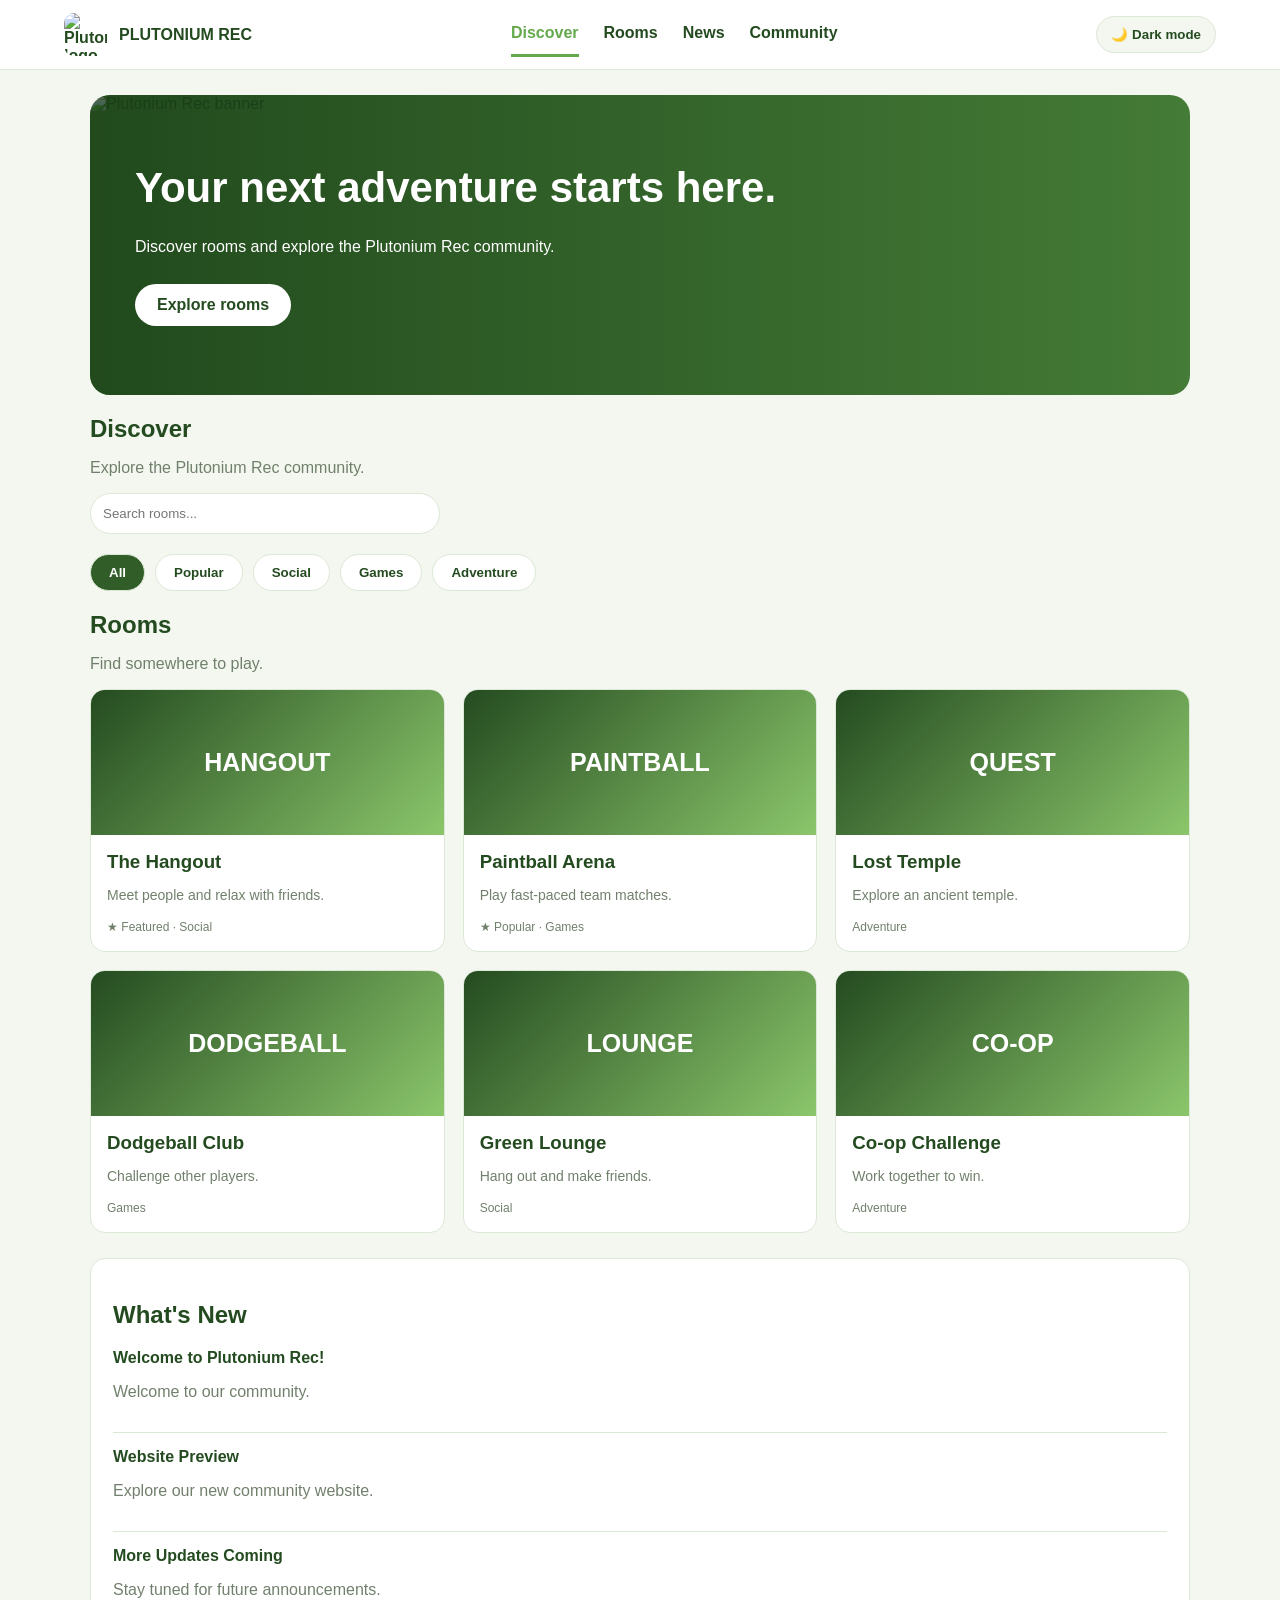
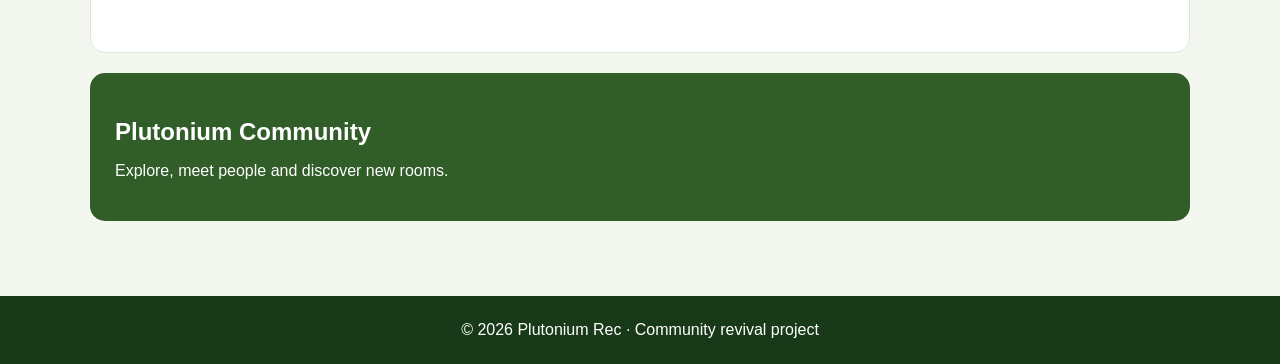
==== index.html @ 434f1266 "Rename plutonium-rec-website.html to index.html" ====
<!DOCTYPE html>
<html lang="en">
<head>
<meta charset="UTF-8">
<meta name="viewport" content="width=device-width, initial-scale=1">
<title>Plutonium Rec</title>

<style>
:root {
  --bg: #f3f7ef;
  --card: #ffffff;
  --text: #244b20;
  --muted: #71806c;
  --green: #65a94d;
  --border: #dce8d6;
}

body.dark {
  --bg: #111a10;
  --card: #1c291a;
  --text: #d9edcf;
  --muted: #a9b9a2;
  --border: #344831;
}

* { box-sizing: border-box; }

body {
  margin: 0;
  background: var(--bg);
  color: var(--text);
  font-family: Arial, sans-serif;
  transition: background .2s, color .2s;
}

header {
  height: 70px;
  background: var(--card);
  display: flex;
  align-items: center;
  justify-content: space-between;
  padding: 0 5%;
  position: sticky;
  top: 0;
  z-index: 10;
  border-bottom: 1px solid var(--border);
}

.brand {
  display: flex;
  align-items: center;
  gap: 12px;
  font-weight: 900;
}

.brand img {
  width: 43px;
  height: 43px;
  border-radius: 10px;
  object-fit: cover;
}

nav {
  display: flex;
  gap: 25px;
}

nav a {
  text-decoration: none;
  color: var(--text);
  font-weight: bold;
  padding: 12px 0;
}

nav a:hover, nav a.active {
  color: var(--green);
  border-bottom: 3px solid var(--green);
}

button {
  cursor: pointer;
  font-weight: bold;
}

.theme {
  border: 1px solid var(--border);
  background: var(--bg);
  color: var(--text);
  border-radius: 20px;
  padding: 10px 14px;
}

.container {
  max-width: 1150px;
  margin: auto;
  padding: 25px;
}

.banner {
  height: 300px;
  border-radius: 20px;
  overflow: hidden;
  position: relative;
  background: #447b36;
}

.banner img {
  width: 100%;
  height: 100%;
  object-fit: cover;
}

.banner-content {
  position: absolute;
  inset: 0;
  background: linear-gradient(90deg, #153814bb, transparent);
  display: flex;
  flex-direction: column;
  justify-content: center;
  padding: 45px;
  color: white;
}

.banner h1 {
  font-size: 42px;
  margin: 0 0 10px;
}

.explore {
  display: inline-block;
  width: fit-content;
  background: white;
  color: #244b20;
  border-radius: 30px;
  padding: 12px 22px;
  text-decoration: none;
  font-weight: bold;
  margin-top: 12px;
}

h2 { margin-bottom: 5px; }

.muted { color: var(--muted); }

.search {
  width: 100%;
  max-width: 350px;
  padding: 12px;
  border-radius: 25px;
  border: 1px solid var(--border);
  background: var(--card);
  color: var(--text);
}

.tabs {
  display: flex;
  gap: 10px;
  flex-wrap: wrap;
  margin: 20px 0;
}

.tab {
  border: 1px solid var(--border);
  background: var(--card);
  color: var(--text);
  border-radius: 25px;
  padding: 10px 18px;
}

.tab.active {
  background: #315d28;
  color: white;
}

.grid {
  display: grid;
  grid-template-columns: repeat(3, 1fr);
  gap: 18px;
}

.room {
  background: var(--card);
  border: 1px solid var(--border);
  border-radius: 15px;
  overflow: hidden;
  transition: transform .2s;
}

.room:hover { transform: translateY(-4px); }

.room-image {
  height: 145px;
  background: linear-gradient(135deg, #244b20, #8bc66b);
  display: grid;
  place-items: center;
  color: white;
  font-size: 25px;
  font-weight: 900;
}

.room-info { padding: 16px; }

.room-info h3 { margin: 0 0 8px; }

.room-info p {
  color: var(--muted);
  font-size: 14px;
}

.meta {
  color: var(--muted);
  font-size: 12px;
}

.panel {
  background: var(--card);
  border: 1px solid var(--border);
  padding: 22px;
  border-radius: 15px;
  margin-top: 25px;
}

.news-item {
  padding: 15px 0;
  border-bottom: 1px solid var(--border);
}

.news-item:last-child { border: 0; }

.community {
  background: #315d28;
  color: white;
  padding: 25px;
  border-radius: 15px;
  margin-top: 20px;
}

footer {
  margin-top: 50px;
  padding: 25px;
  background: #193a18;
  color: white;
  text-align: center;
}

@media(max-width: 750px) {
  .grid { grid-template-columns: repeat(2, 1fr); }
  nav { gap: 12px; }
  .banner h1 { font-size: 30px; }
}

@media(max-width: 550px) {
  header { height: auto; padding: 12px; flex-wrap: wrap; gap: 12px; }
  nav { width: 100%; justify-content: space-around; }
  nav a { font-size: 13px; }
  .grid { grid-template-columns: 1fr; }
  .banner { height: 250px; }
  .banner-content { padding: 20px; }
}
</style>
</head>

<body>

<header>
  <div class="brand">
    <img src="logo.jpg" alt="Plutonium logo">
    PLUTONIUM REC
  </div>

  <nav>
    <a href="#discover" class="active">Discover</a>
    <a href="#rooms">Rooms</a>
    <a href="#news">News</a>
    <a href="#community">Community</a>
  </nav>

  <button class="theme" id="themeBtn">
    🌙 Dark mode
  </button>
</header>

<main class="container">

<section class="banner">
  <img src="banner.jpg" alt="Plutonium Rec banner">
  <div class="banner-content">
    <h1>Your next adventure starts here.</h1>
    <p>Discover rooms and explore the Plutonium Rec community.</p>
    <a href="#rooms" class="explore">Explore rooms</a>
  </div>
</section>

<section id="discover">
  <h2>Discover</h2>
  <p class="muted">Explore the Plutonium Rec community.</p>

  <input
    class="search"
    id="search"
    placeholder="Search rooms..."
  >

  <div class="tabs">
    <button class="tab active" data-filter="all">All</button>
    <button class="tab" data-filter="popular">Popular</button>
    <button class="tab" data-filter="social">Social</button>
    <button class="tab" data-filter="games">Games</button>
    <button class="tab" data-filter="adventure">Adventure</button>
  </div>
</section>

<section id="rooms">
  <h2>Rooms</h2>
  <p class="muted">Find somewhere to play.</p>

  <div class="grid" id="roomGrid">

    <article class="room" data-category="popular social">
      <div class="room-image">HANGOUT</div>
      <div class="room-info">
        <h3>The Hangout</h3>
        <p>Meet people and relax with friends.</p>
        <span class="meta">★ Featured · Social</span>
      </div>
    </article>

    <article class="room" data-category="popular games">
      <div class="room-image">PAINTBALL</div>
      <div class="room-info">
        <h3>Paintball Arena</h3>
        <p>Play fast-paced team matches.</p>
        <span class="meta">★ Popular · Games</span>
      </div>
    </article>

    <article class="room" data-category="adventure">
      <div class="room-image">QUEST</div>
      <div class="room-info">
        <h3>Lost Temple</h3>
        <p>Explore an ancient temple.</p>
        <span class="meta">Adventure</span>
      </div>
    </article>

    <article class="room" data-category="games">
      <div class="room-image">DODGEBALL</div>
      <div class="room-info">
        <h3>Dodgeball Club</h3>
        <p>Challenge other players.</p>
        <span class="meta">Games</span>
      </div>
    </article>

    <article class="room" data-category="social">
      <div class="room-image">LOUNGE</div>
      <div class="room-info">
        <h3>Green Lounge</h3>
        <p>Hang out and make friends.</p>
        <span class="meta">Social</span>
      </div>
    </article>

    <article class="room" data-category="adventure games">
      <div class="room-image">CO-OP</div>
      <div class="room-info">
        <h3>Co-op Challenge</h3>
        <p>Work together to win.</p>
        <span class="meta">Adventure</span>
      </div>
    </article>

  </div>

  <p id="empty" style="display:none">No rooms found.</p>
</section>

<section class="panel" id="news">
  <h2>What's New</h2>

  <div class="news-item">
    <strong>Welcome to Plutonium Rec!</strong>
    <p class="muted">Welcome to our community.</p>
  </div>

  <div class="news-item">
    <strong>Website Preview</strong>
    <p class="muted">Explore our new community website.</p>
  </div>

  <div class="news-item">
    <strong>More Updates Coming</strong>
    <p class="muted">Stay tuned for future announcements.</p>
  </div>
</section>

<section class="community" id="community">
  <h2>Plutonium Community</h2>
  <p>Explore, meet people and discover new rooms.</p>
</section>

</main>

<footer>
  © 2026 Plutonium Rec · Community revival project
</footer>

<script>
// DARK MODE
const themeBtn = document.getElementById("themeBtn");

function setTheme(dark) {
  document.body.classList.toggle("dark", dark);
  themeBtn.textContent = dark ? "☀️ Light mode" : "🌙 Dark mode";
  localStorage.setItem("plutonium-theme", dark ? "dark" : "light");
}

setTheme(localStorage.getItem("plutonium-theme") === "dark");

themeBtn.addEventListener("click", () => {
  setTheme(!document.body.classList.contains("dark"));
});

// ROOM SEARCH AND FILTERS
const search = document.getElementById("search");
const rooms = document.querySelectorAll(".room");
const tabs = document.querySelectorAll(".tab");
const empty = document.getElementById("empty");

let currentFilter = "all";

function filterRooms() {
  let count = 0;
  const query = search.value.toLowerCase();

  rooms.forEach(room => {
    const category = room.dataset.category.split(" ");
    const matchesText = room.innerText.toLowerCase().includes(query);
    const matchesCategory =
      currentFilter === "all" ||
      category.includes(currentFilter);

    const show = matchesText && matchesCategory;

    room.style.display = show ? "" : "none";

    if (show) count++;
  });

  empty.style.display = count ? "none" : "block";
}

search.addEventListener("input", filterRooms);

tabs.forEach(tab => {
  tab.addEventListener("click", () => {
    tabs.forEach(t => t.classList.remove("active"));

    tab.classList.add("active");
    currentFilter = tab.dataset.filter;

    filterRooms();
  });
});

// NAVIGATION ACTIVE TAB
document.querySelectorAll("nav a").forEach(link => {
  link.addEventListener("click", () => {
    document.querySelectorAll("nav a").forEach(a =>
      a.classList.remove("active")
    );

    link.classList.add("active");
  });
});
</script>

</body>
</html>
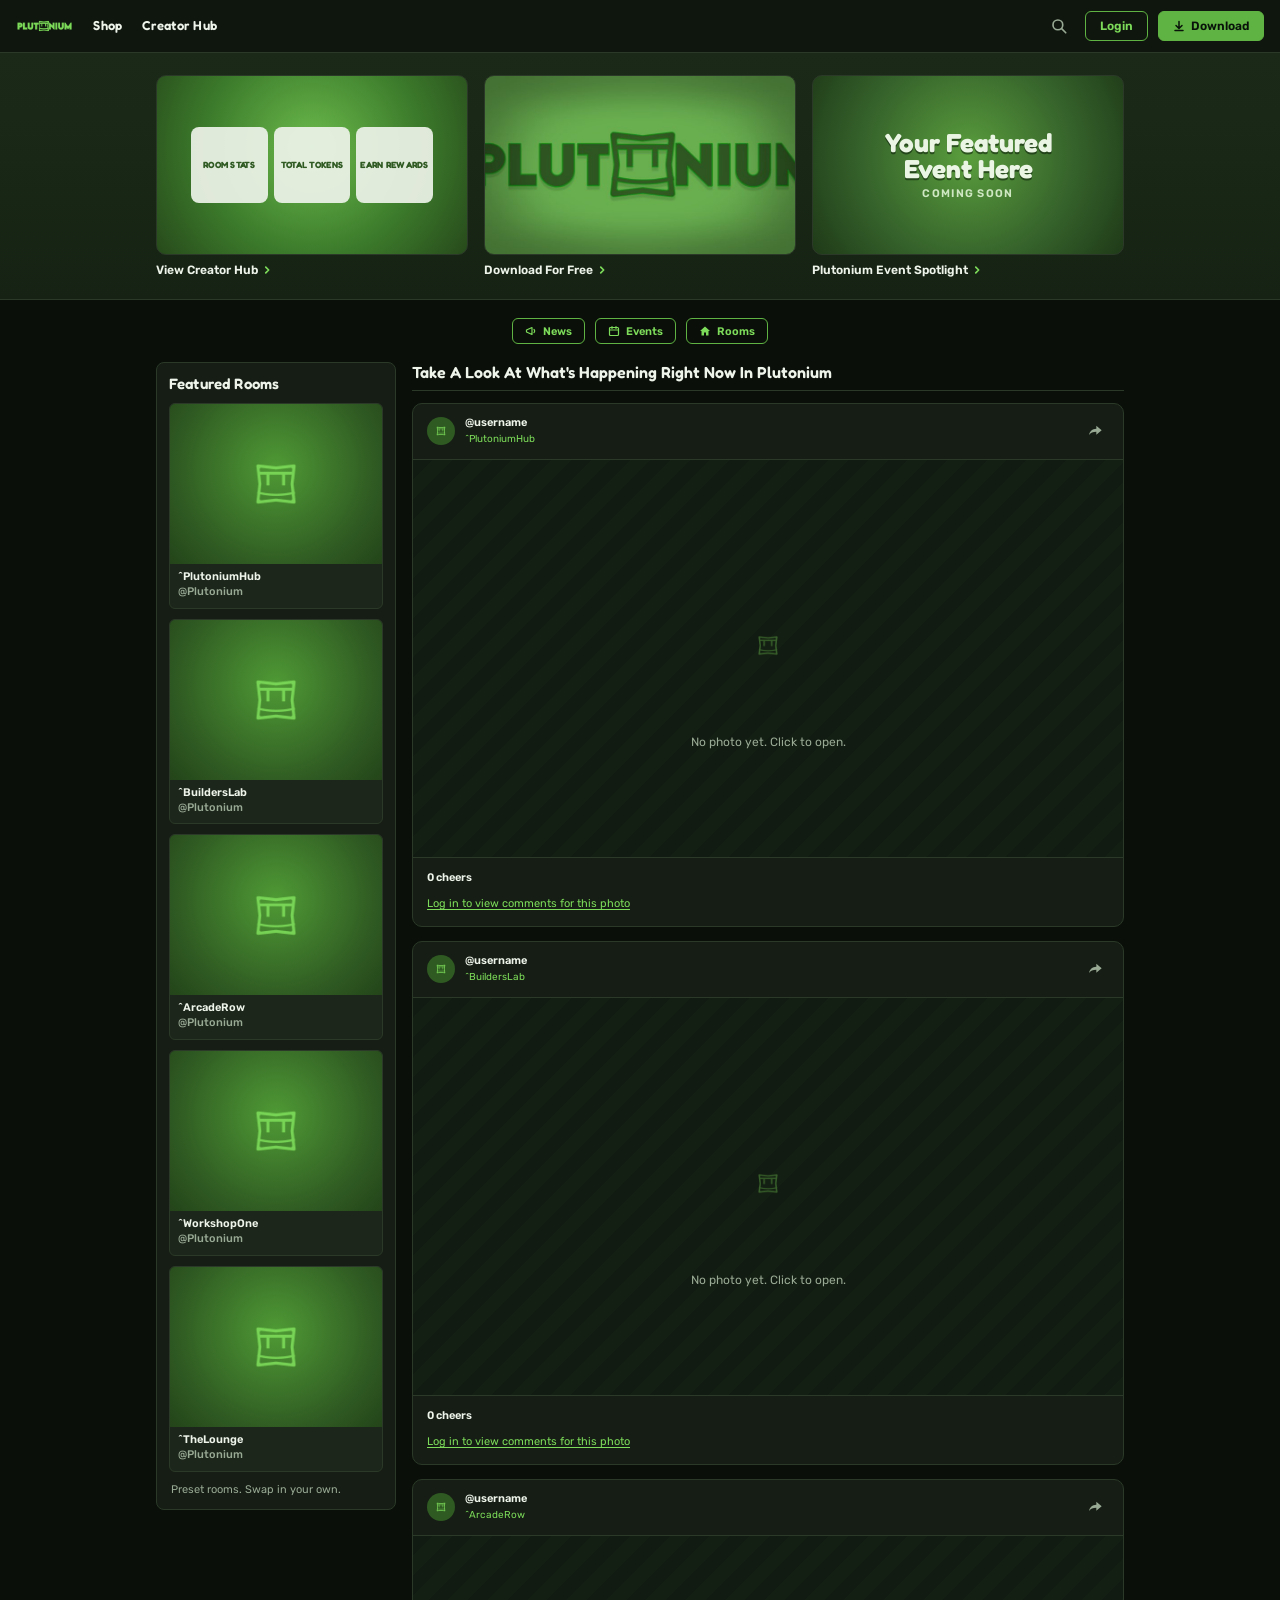
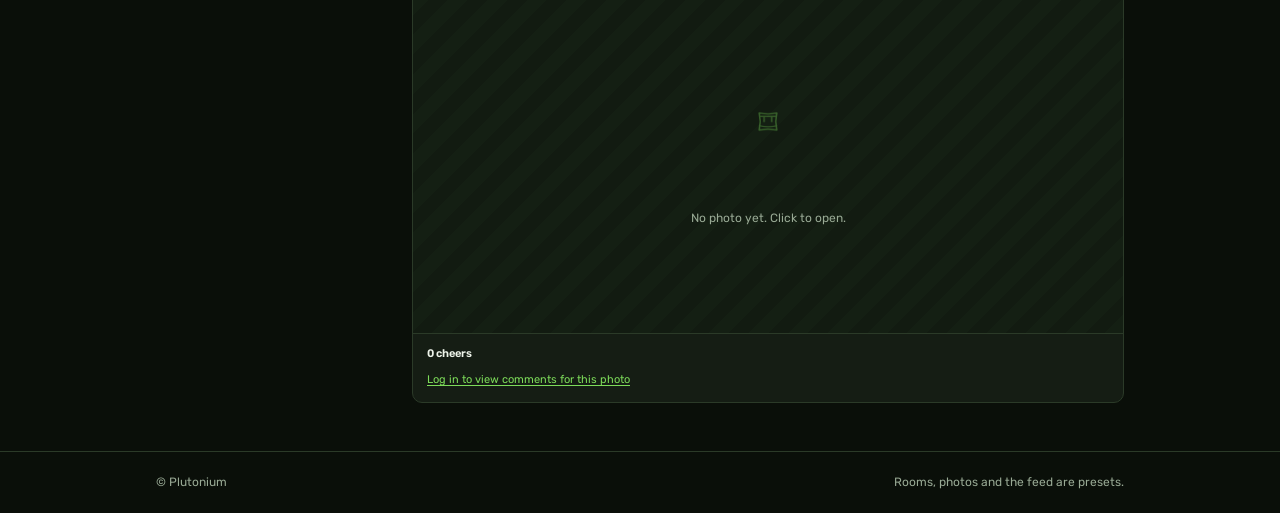
==== commit 828d7695: "Added All Website Files" ====
--- a/index.html
+++ b/index.html
@@ -1,480 +1,70 @@
-
-<!DOCTYPE html>
+<!doctype html>
 <html lang="en">
 <head>
-<meta charset="UTF-8">
-<meta name="viewport" content="width=device-width, initial-scale=1">
-<title>Plutonium Rec</title>
-
-<style>
-:root {
-  --bg: #f3f7ef;
-  --card: #ffffff;
-  --text: #244b20;
-  --muted: #71806c;
-  --green: #65a94d;
-  --border: #dce8d6;
-}
-
-body.dark {
-  --bg: #111a10;
-  --card: #1c291a;
-  --text: #d9edcf;
-  --muted: #a9b9a2;
-  --border: #344831;
-}
-
-* { box-sizing: border-box; }
-
-body {
-  margin: 0;
-  background: var(--bg);
-  color: var(--text);
-  font-family: Arial, sans-serif;
-  transition: background .2s, color .2s;
-}
-
-header {
-  height: 70px;
-  background: var(--card);
-  display: flex;
-  align-items: center;
-  justify-content: space-between;
-  padding: 0 5%;
-  position: sticky;
-  top: 0;
-  z-index: 10;
-  border-bottom: 1px solid var(--border);
-}
-
-.brand {
-  display: flex;
-  align-items: center;
-  gap: 12px;
-  font-weight: 900;
-}
-
-.brand img {
-  width: 43px;
-  height: 43px;
-  border-radius: 10px;
-  object-fit: cover;
-}
-
-nav {
-  display: flex;
-  gap: 25px;
-}
-
-nav a {
-  text-decoration: none;
-  color: var(--text);
-  font-weight: bold;
-  padding: 12px 0;
-}
-
-nav a:hover, nav a.active {
-  color: var(--green);
-  border-bottom: 3px solid var(--green);
-}
-
-button {
-  cursor: pointer;
-  font-weight: bold;
-}
-
-.theme {
-  border: 1px solid var(--border);
-  background: var(--bg);
-  color: var(--text);
-  border-radius: 20px;
-  padding: 10px 14px;
-}
-
-.container {
-  max-width: 1150px;
-  margin: auto;
-  padding: 25px;
-}
-
-.banner {
-  height: 300px;
-  border-radius: 20px;
-  overflow: hidden;
-  position: relative;
-  background: #447b36;
-}
-
-.banner img {
-  width: 100%;
-  height: 100%;
-  object-fit: cover;
-}
-
-.banner-content {
-  position: absolute;
-  inset: 0;
-  background: linear-gradient(90deg, #153814bb, transparent);
-  display: flex;
-  flex-direction: column;
-  justify-content: center;
-  padding: 45px;
-  color: white;
-}
-
-.banner h1 {
-  font-size: 42px;
-  margin: 0 0 10px;
-}
-
-.explore {
-  display: inline-block;
-  width: fit-content;
-  background: white;
-  color: #244b20;
-  border-radius: 30px;
-  padding: 12px 22px;
-  text-decoration: none;
-  font-weight: bold;
-  margin-top: 12px;
-}
-
-h2 { margin-bottom: 5px; }
-
-.muted { color: var(--muted); }
-
-.search {
-  width: 100%;
-  max-width: 350px;
-  padding: 12px;
-  border-radius: 25px;
-  border: 1px solid var(--border);
-  background: var(--card);
-  color: var(--text);
-}
-
-.tabs {
-  display: flex;
-  gap: 10px;
-  flex-wrap: wrap;
-  margin: 20px 0;
-}
-
-.tab {
-  border: 1px solid var(--border);
-  background: var(--card);
-  color: var(--text);
-  border-radius: 25px;
-  padding: 10px 18px;
-}
-
-.tab.active {
-  background: #315d28;
-  color: white;
-}
-
-.grid {
-  display: grid;
-  grid-template-columns: repeat(3, 1fr);
-  gap: 18px;
-}
-
-.room {
-  background: var(--card);
-  border: 1px solid var(--border);
-  border-radius: 15px;
-  overflow: hidden;
-  transition: transform .2s;
-}
-
-.room:hover { transform: translateY(-4px); }
-
-.room-image {
-  height: 145px;
-  background: linear-gradient(135deg, #244b20, #8bc66b);
-  display: grid;
-  place-items: center;
-  color: white;
-  font-size: 25px;
-  font-weight: 900;
-}
-
-.room-info { padding: 16px; }
-
-.room-info h3 { margin: 0 0 8px; }
-
-.room-info p {
-  color: var(--muted);
-  font-size: 14px;
-}
-
-.meta {
-  color: var(--muted);
-  font-size: 12px;
-}
-
-.panel {
-  background: var(--card);
-  border: 1px solid var(--border);
-  padding: 22px;
-  border-radius: 15px;
-  margin-top: 25px;
-}
-
-.news-item {
-  padding: 15px 0;
-  border-bottom: 1px solid var(--border);
-}
-
-.news-item:last-child { border: 0; }
-
-.community {
-  background: #315d28;
-  color: white;
-  padding: 25px;
-  border-radius: 15px;
-  margin-top: 20px;
-}
-
-footer {
-  margin-top: 50px;
-  padding: 25px;
-  background: #193a18;
-  color: white;
-  text-align: center;
-}
-
-@media(max-width: 750px) {
-  .grid { grid-template-columns: repeat(2, 1fr); }
-  nav { gap: 12px; }
-  .banner h1 { font-size: 30px; }
-}
-
-@media(max-width: 550px) {
-  header { height: auto; padding: 12px; flex-wrap: wrap; gap: 12px; }
-  nav { width: 100%; justify-content: space-around; }
-  nav a { font-size: 13px; }
-  .grid { grid-template-columns: 1fr; }
-  .banner { height: 250px; }
-  .banner-content { padding: 20px; }
-}
-</style>
+<meta charset="utf-8">
+<meta name="viewport" content="width=device-width, initial-scale=1, viewport-fit=cover">
+<title>Plutonium</title>
+<meta name="description" content="Plutonium: rooms, photos and players.">
+<link rel="icon" href="favicon.ico" sizes="any">
+<link rel="icon" type="image/png" sizes="32x32" href="favicon-32.png">
+<link rel="icon" type="image/png" sizes="192x192" href="favicon-192.png">
+<link rel="apple-touch-icon" href="apple-touch-icon.png">
+<link rel="preconnect" href="https://fonts.googleapis.com">
+<link rel="preconnect" href="https://fonts.gstatic.com" crossorigin>
+<link rel="stylesheet" href="https://fonts.googleapis.com/css2?family=Fredoka:wght@500;600;700&family=Rubik:wght@400;500;600&display=swap">
+<link rel="stylesheet" href="styles.css">
 </head>
-
 <body>
-
-<header>
-  <div class="brand">
-    <img src="logo.jpg" alt="Plutonium logo">
-    PLUTONIUM REC
+<header class="bar">
+  <div class="wrap">
+    <a class="logo" href="#" data-act="home" aria-label="Plutonium home"><img src="assets/logo-wordmark.png" alt="Plutonium"></a>
+    <nav class="nav" aria-label="Main">
+      <a href="#shop" class="hide-s">Shop</a>
+      <a href="#creator-hub">Creator Hub</a>
+    </nav>
+    <div class="spacer"></div>
+    <div class="actions">
+      <button class="icon-btn" id="search-btn" type="button" data-act="search" aria-label="Search" aria-expanded="false" aria-controls="search"><svg viewBox="0 0 24 24" fill="none" stroke="currentColor" stroke-width="2.2" stroke-linecap="round"><circle cx="10.5" cy="10.5" r="6.5"/><path d="M15.5 15.5 21 21"/></svg></button>
+      <span id="auth"></span>
+      <a class="btn solid dl-btn" href="#get-plutonium"><svg viewBox="0 0 24 24" fill="none" stroke="currentColor" stroke-width="3" stroke-linecap="round" stroke-linejoin="round"><path d="M12 3v13M6 11l6 6 6-6M4 21h16"/></svg><span>Download</span></a>
+    </div>
   </div>
-
-  <nav>
-    <a href="#discover" class="active">Discover</a>
-    <a href="#rooms">Rooms</a>
-    <a href="#news">News</a>
-    <a href="#community">Community</a>
-  </nav>
-
-  <button class="theme" id="themeBtn">
-    🌙 Dark mode
-  </button>
+  <div class="sp" id="search" hidden>
+    <div class="sp-in">
+      <div class="subtabs" role="tablist" aria-label="Search for">
+        <button class="rtab" type="button" role="tab" data-act="stype" data-v="players" aria-selected="true">Players</button>
+        <button class="rtab" type="button" role="tab" data-act="stype" data-v="rooms" aria-selected="false">Rooms</button>
+      </div>
+      <label class="sr-only" for="search-q">Search</label>
+      <input id="search-q" type="search" autocomplete="off" placeholder="Search players">
+      <div class="sr-list" id="search-results"></div>
+    </div>
+  </div>
 </header>
 
-<main class="container">
+<div id="app"></div>
 
-<section class="banner">
-  <img src="banner.jpg" alt="Plutonium Rec banner">
-  <div class="banner-content">
-    <h1>Your next adventure starts here.</h1>
-    <p>Discover rooms and explore the Plutonium Rec community.</p>
-    <a href="#rooms" class="explore">Explore rooms</a>
-  </div>
-</section>
-
-<section id="discover">
-  <h2>Discover</h2>
-  <p class="muted">Explore the Plutonium Rec community.</p>
-
-  <input
-    class="search"
-    id="search"
-    placeholder="Search rooms..."
-  >
-
-  <div class="tabs">
-    <button class="tab active" data-filter="all">All</button>
-    <button class="tab" data-filter="popular">Popular</button>
-    <button class="tab" data-filter="social">Social</button>
-    <button class="tab" data-filter="games">Games</button>
-    <button class="tab" data-filter="adventure">Adventure</button>
-  </div>
-</section>
-
-<section id="rooms">
-  <h2>Rooms</h2>
-  <p class="muted">Find somewhere to play.</p>
-
-  <div class="grid" id="roomGrid">
-
-    <article class="room" data-category="popular social">
-      <div class="room-image">HANGOUT</div>
-      <div class="room-info">
-        <h3>The Hangout</h3>
-        <p>Meet people and relax with friends.</p>
-        <span class="meta">★ Featured · Social</span>
-      </div>
-    </article>
-
-    <article class="room" data-category="popular games">
-      <div class="room-image">PAINTBALL</div>
-      <div class="room-info">
-        <h3>Paintball Arena</h3>
-        <p>Play fast-paced team matches.</p>
-        <span class="meta">★ Popular · Games</span>
-      </div>
-    </article>
-
-    <article class="room" data-category="adventure">
-      <div class="room-image">QUEST</div>
-      <div class="room-info">
-        <h3>Lost Temple</h3>
-        <p>Explore an ancient temple.</p>
-        <span class="meta">Adventure</span>
-      </div>
-    </article>
-
-    <article class="room" data-category="games">
-      <div class="room-image">DODGEBALL</div>
-      <div class="room-info">
-        <h3>Dodgeball Club</h3>
-        <p>Challenge other players.</p>
-        <span class="meta">Games</span>
-      </div>
-    </article>
-
-    <article class="room" data-category="social">
-      <div class="room-image">LOUNGE</div>
-      <div class="room-info">
-        <h3>Green Lounge</h3>
-        <p>Hang out and make friends.</p>
-        <span class="meta">Social</span>
-      </div>
-    </article>
-
-    <article class="room" data-category="adventure games">
-      <div class="room-image">CO-OP</div>
-      <div class="room-info">
-        <h3>Co-op Challenge</h3>
-        <p>Work together to win.</p>
-        <span class="meta">Adventure</span>
-      </div>
-    </article>
-
-  </div>
-
-  <p id="empty" style="display:none">No rooms found.</p>
-</section>
-
-<section class="panel" id="news">
-  <h2>What's New</h2>
-
-  <div class="news-item">
-    <strong>Welcome to Plutonium Rec!</strong>
-    <p class="muted">Welcome to our community.</p>
-  </div>
-
-  <div class="news-item">
-    <strong>Website Preview</strong>
-    <p class="muted">Explore our new community website.</p>
-  </div>
-
-  <div class="news-item">
-    <strong>More Updates Coming</strong>
-    <p class="muted">Stay tuned for future announcements.</p>
-  </div>
-</section>
-
-<section class="community" id="community">
-  <h2>Plutonium Community</h2>
-  <p>Explore, meet people and discover new rooms.</p>
-</section>
-
-</main>
-
-<footer>
-  © 2026 Plutonium Rec · Community revival project
+<footer class="foot">
+  <div class="wrap"><span>&copy; Plutonium</span><span id="foot-note">Rooms, photos and the feed are presets.</span></div>
 </footer>
 
-<script>
-// DARK MODE
-const themeBtn = document.getElementById("themeBtn");
+<div class="modal" id="modal" hidden>
+  <form class="dialog" id="login-form" role="dialog" aria-modal="true" aria-labelledby="login-title" novalidate>
+    <h2 id="login-title">Log in</h2>
+    <p class="sub" id="login-msg">Log in to Plutonium to cheer photos and leave comments.</p>
+    <label class="field" for="login-user">Username<input id="login-user" type="text" autocomplete="username" maxlength="20" placeholder="YourName"></label>
+    <label class="field" for="login-pass">Password<input id="login-pass" type="password" autocomplete="current-password" placeholder="At least 4 characters"></label>
+    <p class="err" id="login-err" role="alert"></p>
+    <div class="row">
+      <button class="btn" type="button" id="login-cancel">Cancel</button>
+      <button class="btn solid" type="submit">Log in</button>
+    </div>
+    <p class="sub" id="login-note">Preview login: any username and password works. Nothing leaves this page, and your password is never saved.</p>
+  </form>
+</div>
+<div class="toast" id="toast" role="status" aria-live="polite" hidden></div>
 
-function setTheme(dark) {
-  document.body.classList.toggle("dark", dark);
-  themeBtn.textContent = dark ? "☀️ Light mode" : "🌙 Dark mode";
-  localStorage.setItem("plutonium-theme", dark ? "dark" : "light");
-}
-
-setTheme(localStorage.getItem("plutonium-theme") === "dark");
-
-themeBtn.addEventListener("click", () => {
-  setTheme(!document.body.classList.contains("dark"));
-});
-
-// ROOM SEARCH AND FILTERS
-const search = document.getElementById("search");
-const rooms = document.querySelectorAll(".room");
-const tabs = document.querySelectorAll(".tab");
-const empty = document.getElementById("empty");
-
-let currentFilter = "all";
-
-function filterRooms() {
-  let count = 0;
-  const query = search.value.toLowerCase();
-
-  rooms.forEach(room => {
-    const category = room.dataset.category.split(" ");
-    const matchesText = room.innerText.toLowerCase().includes(query);
-    const matchesCategory =
-      currentFilter === "all" ||
-      category.includes(currentFilter);
-
-    const show = matchesText && matchesCategory;
-
-    room.style.display = show ? "" : "none";
-
-    if (show) count++;
-  });
-
-  empty.style.display = count ? "none" : "block";
-}
-
-search.addEventListener("input", filterRooms);
-
-tabs.forEach(tab => {
-  tab.addEventListener("click", () => {
-    tabs.forEach(t => t.classList.remove("active"));
-
-    tab.classList.add("active");
-    currentFilter = tab.dataset.filter;
-
-    filterRooms();
-  });
-});
-
-// NAVIGATION ACTIVE TAB
-document.querySelectorAll("nav a").forEach(link => {
-  link.addEventListener("click", () => {
-    document.querySelectorAll("nav a").forEach(a =>
-      a.classList.remove("active")
-    );
-
-    link.classList.add("active");
-  });
-});
-</script>
-
+<script src="config.js"></script>
+<script src="app.js"></script>
 </body>
 </html>
--- a/styles.css
+++ b/styles.css
@@ -0,0 +1,279 @@
+/* Layout: sticky dark bar; pages swap below it (home = hero band + tabs + rooms rail + feed; room page; photo page; download page). */
+:root {
+  --bg: #0a0f09;
+  --bar: #0f160e;
+  --band: #1b2a18;
+  --panel: #151d14;
+  --panel-2: #1c261b;
+  --line: #2b3a28;
+  --fg: #eef4ea;
+  --muted: #98a994;
+  --accent: #5fb342;
+  --accent-hi: #7ddc5a;
+  --accent-deep: #2f5a22;
+  --on-accent: #08120a;
+  --display: "Fredoka", "Trebuchet MS", system-ui, sans-serif;
+  --body: "Rubik", system-ui, -apple-system, "Segoe UI", sans-serif;
+  color-scheme: dark;
+}
+* { box-sizing: border-box; }
+[hidden] { display: none !important; }
+img { max-width: 100%; }
+html { background: var(--bg); }
+body { margin: 0; background: var(--bg); color: var(--fg); font: 400 14px/1.45 var(--body); -webkit-font-smoothing: antialiased; }
+body::before { content: ""; position: fixed; inset: 0 0 auto; height: env(safe-area-inset-top, 0px); background: var(--bar); z-index: 10; }
+a { color: inherit; text-decoration: none; }
+button { font: inherit; color: inherit; cursor: pointer; }
+input, textarea { font: inherit; color: inherit; }
+:focus-visible { outline: 2px solid var(--accent-hi); outline-offset: 2px; }
+.wrap { width: 100%; max-width: 1000px; margin: 0 auto; padding-left: max(16px, env(safe-area-inset-left, 0px)); padding-right: max(16px, env(safe-area-inset-right, 0px)); }
+
+/* top bar */
+.bar { position: sticky; top: env(safe-area-inset-top, 0px); z-index: 9; background: var(--bar); border-bottom: 1px solid var(--line); }
+.bar .wrap { display: flex; align-items: center; gap: 18px; min-height: 52px; max-width: none; }
+.logo { display: flex; align-items: center; flex: none; }
+.logo img { height: 30px; width: auto; display: block; }
+.nav { display: flex; gap: 16px; font: 600 13px/1 var(--display); letter-spacing: .02em; }
+.nav a { padding: 6px 2px; color: var(--fg); border-bottom: 2px solid transparent; }
+.nav a:hover { border-color: var(--accent); }
+.spacer { flex: 1; }
+.actions { display: flex; align-items: center; gap: 10px; }
+.icon-btn { width: 32px; height: 32px; display: grid; place-items: center; background: none; border: 0; border-radius: 8px; color: var(--muted); }
+.icon-btn:hover { color: var(--fg); background: var(--panel-2); }
+.icon-btn svg { width: 18px; height: 18px; }
+.btn { font: 600 12px/1 var(--body); padding: 8px 14px; border-radius: 6px; border: 1px solid var(--accent); background: transparent; color: var(--accent-hi); display: inline-flex; align-items: center; justify-content: center; gap: 6px; }
+.btn:hover { background: var(--panel-2); }
+.btn.solid { background: var(--accent); color: var(--on-accent); }
+.btn.solid:hover { background: var(--accent-hi); }
+.btn.mute { border-color: var(--line); color: var(--muted); cursor: default; }
+.btn.mute:hover { background: transparent; }
+.btn svg { width: 12px; height: 12px; }
+.me { display: flex; align-items: center; gap: 8px; font: 600 12px/1 var(--body); }
+.me b { max-width: 110px; overflow: hidden; text-overflow: ellipsis; white-space: nowrap; font-weight: 600; }
+.ava { width: 28px; height: 28px; border-radius: 50%; background: var(--accent-deep); display: grid; place-items: center; flex: none; font: 700 12px/1 var(--display); color: #dff3d6; text-transform: uppercase; }
+.ava img { width: 16px; height: 16px; }
+
+/* hero band */
+.band { background: linear-gradient(180deg, var(--band), #162314); border-bottom: 1px solid var(--line); padding-block: 22px; }
+.promos { display: grid; grid-template-columns: repeat(3, minmax(0, 1fr)); gap: 16px; }
+.promo { display: flex; flex-direction: column; gap: 8px; min-width: 0; }
+.promo .art { aspect-ratio: 250 / 144; border-radius: 10px; overflow: hidden; position: relative; border: 1px solid var(--line); background-size: cover; background-position: center; }
+.promo:hover .art { border-color: var(--accent); }
+.promo .lbl { font: 600 12px/1.2 var(--body); display: flex; align-items: center; gap: 4px; }
+.promo .lbl svg { width: 10px; height: 10px; color: var(--accent-hi); }
+.art.hub { background: radial-gradient(circle at 50% 40%, #6cbb4c 0%, #3d7d2c 55%, #274a1b 100%); display: grid; place-items: center; }
+.art.hub .tiles { display: grid; grid-template-columns: repeat(3, 1fr); gap: 6px; width: 78%; }
+.art.hub .tile { aspect-ratio: 1; background: rgba(238,244,234,.92); border-radius: 8px; display: grid; place-items: center; color: var(--accent-deep); font: 700 9px/1.1 var(--display); text-align: center; padding: 4px; letter-spacing: .03em; text-transform: uppercase; }
+.art.dl { background-image: url("assets/banner.jpg"); }
+.art.ev { background: radial-gradient(circle at 50% 45%, #5a9e3d 0%, #34602a 60%, #1f3a18 100%); display: grid; place-items: center; text-align: center; padding: 10px; }
+.art.ev .t { font: 700 clamp(18px, 2.6vw, 26px)/1 var(--display); color: #eaf6e3; text-shadow: 0 2px 0 rgba(10,26,8,.55); text-wrap: balance; }
+.art.ev .s { margin-top: 6px; font: 600 11px/1 var(--body); letter-spacing: .12em; text-transform: uppercase; color: #cfe8c3; }
+
+/* tabs */
+.tabs { display: flex; justify-content: center; gap: 10px; padding-block: 18px; }
+.tab { display: inline-flex; align-items: center; gap: 6px; background: none; border: 1px solid var(--accent); color: var(--accent-hi); border-radius: 6px; padding: 6px 12px; font: 600 11px/1 var(--body); }
+.tab svg { width: 12px; height: 12px; }
+.tab:hover { background: var(--panel-2); }
+.tab[aria-pressed="true"] { background: var(--accent); color: var(--on-accent); }
+
+/* home columns */
+.cols { display: grid; grid-template-columns: 240px minmax(0, 1fr); gap: 16px; align-items: start; padding-bottom: 48px; }
+.side { background: var(--panel); border: 1px solid var(--line); border-radius: 8px; padding: 12px; min-width: 0; }
+.h { font: 600 15px/1.2 var(--display); margin: 0 0 10px; letter-spacing: .01em; }
+.main-h { margin: 0 0 12px; padding-bottom: 8px; border-bottom: 1px solid var(--line); font: 600 16px/1.25 var(--display); }
+.rooms { display: flex; flex-direction: column; gap: 10px; }
+.room { border: 1px solid var(--line); border-radius: 6px; overflow: hidden; background: var(--panel-2); display: block; }
+.room:hover { border-color: var(--accent); }
+.room .pic { aspect-ratio: 16 / 9; display: grid; place-items: center; background: radial-gradient(circle at 50% 40%, #4f9a35 0%, #2f5a22 70%, #234419 100%); }
+.room .pic img { height: 46%; width: auto; opacity: .9; }
+.room .nm { padding: 6px 8px 8px; font: 500 11px/1.35 var(--body); }
+.room .nm b { display: block; font-weight: 600; color: var(--fg); }
+.room .nm span { color: var(--muted); }
+.preset-note { margin: 10px 2px 0; color: var(--muted); font-size: 11px; }
+
+/* feed */
+.feed, .list { display: flex; flex-direction: column; gap: 14px; min-width: 0; }
+.post { background: var(--panel); border: 1px solid var(--line); border-radius: 10px; overflow: hidden; }
+.post-top { display: flex; align-items: center; gap: 10px; padding: 12px 14px; }
+.who { min-width: 0; line-height: 1.25; }
+.who b { font: 600 11px/1.2 var(--body); display: block; }
+.who a { font-size: 10px; color: var(--accent-hi); }
+.who a:hover { text-decoration: underline; }
+.share { margin-left: auto; color: var(--muted); background: none; border: 0; width: 28px; height: 28px; border-radius: 6px; display: grid; place-items: center; }
+.share:hover { color: var(--fg); background: var(--panel-2); }
+.share svg { width: 16px; height: 16px; }
+.shot { aspect-ratio: 16 / 9; background: repeating-linear-gradient(135deg, #121b11 0 14px, #141f13 14px 28px); display: grid; place-items: center; align-content: center; gap: 8px; color: var(--muted); font-size: 12px; text-align: center; border-block: 1px solid var(--line); width: 100%; }
+a.shot:hover { background: repeating-linear-gradient(135deg, #162314 0 14px, #182816 14px 28px); color: var(--fg); }
+.shot img { height: 22%; opacity: .35; }
+.post-foot { padding: 12px 14px 14px; display: flex; flex-direction: column; gap: 10px; font-size: 11px; }
+.post-foot b { font-weight: 600; }
+.post-foot span, .post-foot a { color: var(--muted); }
+.linkish { background: none; border: 0; padding: 0; color: var(--accent-hi); text-align: left; font-size: 11px; text-decoration: underline; text-underline-offset: 2px; }
+.post-foot a.linkish { color: var(--accent-hi); }
+
+.article { display: grid; grid-template-columns: 160px minmax(0, 1fr); gap: 14px; background: var(--panel); border: 1px solid var(--line); border-radius: 10px; padding: 12px; }
+.article .shot { aspect-ratio: 16 / 10; border-radius: 6px; border: 1px solid var(--line); }
+.article h3, .event h3 { margin: 0 0 4px; font: 600 15px/1.25 var(--display); }
+.article p, .event p { margin: 0; color: var(--muted); font-size: 12px; }
+.event { display: grid; grid-template-columns: 64px minmax(0, 1fr) auto; gap: 14px; align-items: center; background: var(--panel); border: 1px solid var(--line); border-radius: 10px; padding: 12px; }
+.date { text-align: center; background: var(--accent-deep); border-radius: 8px; padding: 8px 0; font: 600 10px/1.1 var(--body); letter-spacing: .1em; text-transform: uppercase; color: #cfe8c3; }
+.date b { display: block; font: 700 22px/1.1 var(--display); color: var(--fg); letter-spacing: 0; }
+.room-grid { display: grid; grid-template-columns: repeat(auto-fill, minmax(180px, 1fr)); gap: 12px; }
+
+/* shared page bits */
+.page { padding-block: 22px 56px; }
+.back { display: inline-flex; align-items: center; gap: 6px; color: var(--muted); font: 500 12px/1 var(--body); margin-bottom: 16px; }
+.back:hover { color: var(--fg); }
+.back svg { width: 12px; height: 12px; }
+.ph { background-size: cover; background-position: center; display: grid; place-items: center; }
+.ph0 { background-image: url("assets/banner.jpg"); }
+.ph1 { background-image: url("assets/icon-bg.jpg"); }
+.ph2 { background: radial-gradient(circle at 50% 40%, #4f9a35 0%, #2f5a22 70%, #234419 100%); }
+.ph3 { background: radial-gradient(circle at 50% 40%, #2a4a20 0%, #1a2e14 75%, #12200e 100%); }
+.ph img { height: 28%; width: auto; opacity: .85; }
+
+/* room page */
+.rm-top { display: grid; grid-template-columns: minmax(0, 1.55fr) minmax(0, 1fr); gap: 24px; align-items: start; }
+.hero-img { aspect-ratio: 16 / 9; border-radius: 8px; border: 1px solid var(--line); width: 100%; }
+.thumbs { display: flex; gap: 8px; margin-top: 8px; overflow-x: auto; padding-bottom: 6px; }
+.th { flex: 0 0 23%; aspect-ratio: 16 / 9; border-radius: 6px; border: 2px solid transparent; padding: 0; overflow: hidden; }
+.th[aria-pressed="true"] { border-color: var(--accent-hi); }
+.th:hover { border-color: var(--accent); }
+.rm-name { margin: 0; font: 600 22px/1.15 var(--display); overflow-wrap: anywhere; }
+.rm-by { margin: 2px 0 12px; font-size: 11px; color: var(--muted); }
+.rm-desc { margin: 0 0 14px; font-size: 12px; color: #d3dfce; line-height: 1.55; }
+.rm-btns { display: grid; grid-template-columns: 1fr 1fr; gap: 10px; }
+.rm-btns .btn { padding: 10px 14px; font-size: 12px; }
+.likes { display: flex; align-items: center; gap: 8px; margin: 14px 0; font: 600 11px/1 var(--body); }
+.likes .lk { display: inline-flex; align-items: center; gap: 6px; background: none; border: 0; padding: 4px 6px; border-radius: 6px; color: var(--muted); }
+.likes .lk:hover { color: var(--fg); background: var(--panel-2); }
+.likes .lk[aria-pressed="true"] { color: var(--accent-hi); }
+.likes svg { width: 15px; height: 15px; }
+.likes .share { margin-left: auto; }
+.chips { display: flex; flex-wrap: wrap; gap: 6px; }
+.chip { background: var(--panel-2); border: 1px solid var(--line); border-radius: 999px; padding: 2px 9px; font: 600 10px/1.6 var(--body); color: #c9d8c3; }
+.stats { display: grid; grid-template-columns: repeat(4, minmax(0, 1fr)); border-block: 1px solid var(--line); margin-top: 22px; }
+.stat { text-align: center; padding: 12px 6px; }
+.stat b { display: block; font: 600 12px/1.3 var(--display); }
+.stat span { display: inline-flex; align-items: center; gap: 6px; font-size: 11px; color: var(--muted); }
+.stat svg { width: 14px; height: 14px; }
+.rtabs, .subtabs { display: grid; grid-template-columns: 1fr 1fr; border-bottom: 1px solid var(--line); }
+.rtabs { margin-top: 14px; }
+.rtab { background: none; border: 0; border-bottom: 2px solid transparent; padding: 14px 0 12px; font: 600 11px/1 var(--body); letter-spacing: .06em; text-transform: uppercase; color: var(--fg); display: inline-flex; align-items: center; justify-content: center; gap: 6px; margin-bottom: -1px; }
+.rtab svg { width: 13px; height: 13px; }
+.rtab[aria-selected="true"] { color: var(--accent-hi); border-bottom-color: var(--accent-hi); }
+.rtab:hover { background: var(--panel); }
+.subtabs { margin-top: 8px; }
+.subtabs .rtab { padding: 10px 0 8px; font-size: 10px; color: var(--muted); }
+.subtabs .rtab[aria-selected="true"] { color: var(--accent-hi); }
+.panel { background: var(--panel); border: 1px solid var(--line); border-radius: 10px; padding: 12px 12px 16px; margin-top: 22px; }
+.panel .h { padding-bottom: 8px; margin: 0; border-bottom: 1px solid var(--line); }
+.pg-top { display: grid; grid-template-columns: minmax(0, 1.5fr) minmax(0, 1fr); gap: 16px; margin-top: 14px; align-items: start; }
+.bigshot { aspect-ratio: 4 / 3; border-radius: 8px; border: 1px solid var(--line); background: repeating-linear-gradient(135deg, #121b11 0 14px, #141f13 14px 28px); display: grid; place-items: center; align-content: center; gap: 8px; color: var(--muted); font-size: 12px; text-align: center; }
+.bigshot:hover { border-color: var(--accent); color: var(--fg); }
+.bigshot img { height: 20%; opacity: .35; }
+.pinfo { display: flex; flex-direction: column; gap: 12px; min-width: 0; }
+.pinfo .row { display: flex; align-items: center; gap: 10px; }
+.pill { display: inline-flex; align-items: center; gap: 6px; background: var(--panel-2); border: 1px solid var(--line); border-radius: 999px; padding: 6px 12px; font: 600 11px/1 var(--body); align-self: flex-start; }
+.pinfo p { margin: 0; font-size: 11px; color: var(--muted); }
+.pthumbs { display: grid; grid-template-columns: repeat(5, minmax(0, 1fr)); gap: 10px; margin-top: 14px; }
+.pt { aspect-ratio: 4 / 3; border-radius: 8px; border: 2px solid transparent; background: var(--panel-2); display: grid; place-items: center; padding: 0; color: var(--muted); font: 600 11px/1 var(--body); }
+.pt:hover { background: #243222; }
+.pt[aria-pressed="true"] { border-color: var(--accent-hi); color: var(--fg); }
+.empty { text-align: center; padding: 40px 12px; color: var(--muted); font-size: 12px; }
+.empty b { display: block; font: 600 15px/1.3 var(--display); color: var(--fg); margin-bottom: 4px; }
+
+/* photo page */
+.photo-layout { display: grid; grid-template-columns: minmax(0, 1.7fr) minmax(0, 1fr); gap: 20px; align-items: start; }
+.photo-box { background: var(--panel); border: 1px solid var(--line); border-radius: 10px; padding: 14px; display: flex; flex-direction: column; gap: 14px; min-width: 0; }
+.photo-box .share { margin-left: auto; }
+.cheer-btn { display: inline-flex; align-items: center; gap: 8px; background: var(--panel-2); border: 1px solid var(--line); border-radius: 999px; padding: 8px 14px; font: 600 12px/1 var(--body); }
+.cheer-btn svg { width: 15px; height: 15px; }
+.cheer-btn:hover { border-color: var(--accent); }
+.cheer-btn[aria-pressed="true"] { background: var(--accent); color: var(--on-accent); border-color: var(--accent); }
+.cheer-row { display: flex; align-items: center; gap: 12px; flex-wrap: wrap; }
+.cheer-row b { font: 600 12px/1 var(--body); }
+.cm-h { margin: 0; padding-top: 12px; border-top: 1px solid var(--line); font: 600 14px/1.2 var(--display); }
+.cmts { display: flex; flex-direction: column; }
+.cmt { display: flex; gap: 10px; padding: 10px 0; border-top: 1px solid var(--line); min-width: 0; }
+.cmt:first-child { border-top: 0; }
+.cmt div { min-width: 0; }
+.cmt b { display: block; font: 600 11px/1.3 var(--body); }
+.cmt p { margin: 2px 0 0; font-size: 12px; color: #d3dfce; overflow-wrap: anywhere; white-space: pre-wrap; }
+.cm-form { display: flex; flex-direction: column; gap: 8px; }
+.cm-form textarea { width: 100%; min-height: 70px; resize: vertical; background: var(--bg); border: 1px solid var(--line); border-radius: 8px; padding: 10px; font-size: 13px; }
+.cm-form textarea:focus { border-color: var(--accent); outline: none; }
+.cm-form .btn { align-self: flex-end; }
+.note { margin: 0; font-size: 12px; color: var(--muted); }
+
+/* download page */
+.dl-hero { text-align: center; padding: 28px 0 26px; }
+.dl-hero img { height: 76px; width: auto; max-width: 100%; }
+.dl-hero h1 { margin: 14px 0 6px; font: 700 clamp(26px, 5vw, 40px)/1.1 var(--display); text-wrap: balance; }
+.dl-hero p { margin: 0 auto; max-width: 52ch; color: var(--muted); font-size: 14px; }
+.plats { display: grid; grid-template-columns: repeat(auto-fill, minmax(220px, 1fr)); gap: 14px; }
+.plat { background: var(--panel); border: 1px solid var(--line); border-radius: 12px; padding: 18px; display: flex; flex-direction: column; gap: 12px; }
+.plat h3 { margin: 0; font: 600 18px/1.2 var(--display); }
+.plat p { margin: 0; font-size: 12px; color: var(--muted); }
+.plat .btn { margin-top: auto; padding: 10px 14px; }
+
+/* modal + toast */
+.modal { position: fixed; inset: 0; background: rgba(3,8,3,.74); display: grid; place-items: center; padding: 16px; z-index: 30; }
+.dialog { width: 100%; max-width: 360px; background: var(--panel); border: 1px solid var(--line); border-radius: 12px; padding: 22px; display: flex; flex-direction: column; gap: 14px; }
+.dialog h2 { margin: 0; font: 600 22px/1.1 var(--display); }
+.dialog .sub { margin: 0; font-size: 12px; color: var(--muted); }
+.field { display: flex; flex-direction: column; gap: 6px; font: 600 11px/1 var(--body); letter-spacing: .04em; text-transform: uppercase; color: var(--muted); }
+.field input { background: var(--bg); border: 1px solid var(--line); border-radius: 8px; padding: 10px 12px; font: 400 14px/1.2 var(--body); color: var(--fg); text-transform: none; letter-spacing: 0; }
+.field input:focus { border-color: var(--accent); outline: none; }
+.err { margin: 0; min-height: 1.2em; font-size: 12px; color: #ff9b8a; }
+.dialog .row { display: flex; gap: 10px; }
+.dialog .row .btn { flex: 1; padding: 11px 14px; }
+.toast { position: fixed; left: 50%; bottom: calc(20px + env(safe-area-inset-bottom, 0px)); transform: translateX(-50%); background: var(--accent); color: var(--on-accent); padding: 10px 16px; border-radius: 8px; font: 600 12px/1.3 var(--body); z-index: 40; max-width: calc(100% - 32px); text-align: center; }
+
+/* search menu */
+.sp { position: absolute; top: 100%; left: 0; right: 0; background: var(--bar); border-bottom: 1px solid var(--line); box-shadow: 0 18px 40px rgba(0,0,0,.55); }
+.sp-in { width: 100%; max-width: 520px; margin-left: auto; padding: 12px max(16px, env(safe-area-inset-right, 0px)) 14px max(16px, env(safe-area-inset-left, 0px)); display: flex; flex-direction: column; gap: 10px; }
+.sp-in .subtabs { margin-top: 0; }
+.sp-in input { width: 100%; background: var(--bg); border: 1px solid var(--line); border-radius: 8px; padding: 10px 12px; font: 400 14px/1.2 var(--body); }
+.sp-in input:focus { border-color: var(--accent); outline: none; }
+.sr-list { display: flex; flex-direction: column; max-height: min(50vh, 360px); overflow-y: auto; }
+.sr { display: flex; align-items: center; gap: 10px; padding: 8px; border-radius: 8px; min-width: 0; }
+.sr:hover, .sr:focus-visible { background: var(--panel-2); }
+.sr b { display: block; font: 600 12px/1.3 var(--body); }
+.sr i { font-style: normal; font-size: 11px; color: var(--muted); }
+.sr-pic { width: 48px; aspect-ratio: 16 / 9; border-radius: 4px; flex: none; display: grid; place-items: center; background: radial-gradient(circle at 50% 40%, #4f9a35 0%, #2f5a22 70%, #234419 100%); }
+.sr-pic img { height: 60%; width: auto; }
+.sr-only { position: absolute; width: 1px; height: 1px; overflow: hidden; clip: rect(0 0 0 0); white-space: nowrap; }
+.pl-head { display: flex; align-items: center; gap: 14px; margin-bottom: 18px; }
+.pl-head .ava { width: 64px; height: 64px; font-size: 26px; }
+.pl-head h1 { margin: 0; font: 600 24px/1.1 var(--display); overflow-wrap: anywhere; }
+
+.foot { border-top: 1px solid var(--line); padding-block: 22px; color: var(--muted); font-size: 12px; }
+.foot .wrap { display: flex; justify-content: space-between; gap: 12px; flex-wrap: wrap; }
+
+@media (max-width: 760px) {
+  .promos { grid-template-columns: 1fr; }
+  .promo .art { aspect-ratio: 16 / 7; }
+  .cols { grid-template-columns: minmax(0, 1fr); }
+  .rooms { flex-direction: row; overflow-x: auto; padding-bottom: 6px; }
+  .rooms .room { flex: 0 0 180px; }
+  .nav a.hide-s { display: none; }
+  .bar .wrap { gap: 10px; }
+  .btn.dl-btn span { display: none; }
+  .me b { display: none; }
+  .article { grid-template-columns: 1fr; }
+  .event { grid-template-columns: 56px minmax(0, 1fr); }
+  .event .btn { grid-column: 1 / -1; justify-self: start; }
+  .rm-top, .photo-layout, .pg-top { grid-template-columns: minmax(0, 1fr); }
+  .stats { grid-template-columns: repeat(2, minmax(0, 1fr)); }
+  .pthumbs { grid-template-columns: repeat(3, minmax(0, 1fr)); }
+}
+@media (prefers-reduced-motion: no-preference) {
+  .room, .promo .art, .btn, .tab, .pt, .th, .bigshot { transition: border-color .15s, background-color .15s, color .15s; }
+}
+
+/* real images from the server */
+.shot, .bigshot, .photo-img, .pt, .th { position: relative; overflow: hidden; }
+img.cover { position: absolute; inset: 0; width: 100%; height: 100%; max-width: none; object-fit: cover; opacity: 1; }
+.shot img.cover, .bigshot img.cover, .photo-img img.cover, .pt img.cover { height: 100%; opacity: 1; }
+.note-empty { margin: 0; padding: 8px 2px; color: var(--muted); font-size: 12px; }
